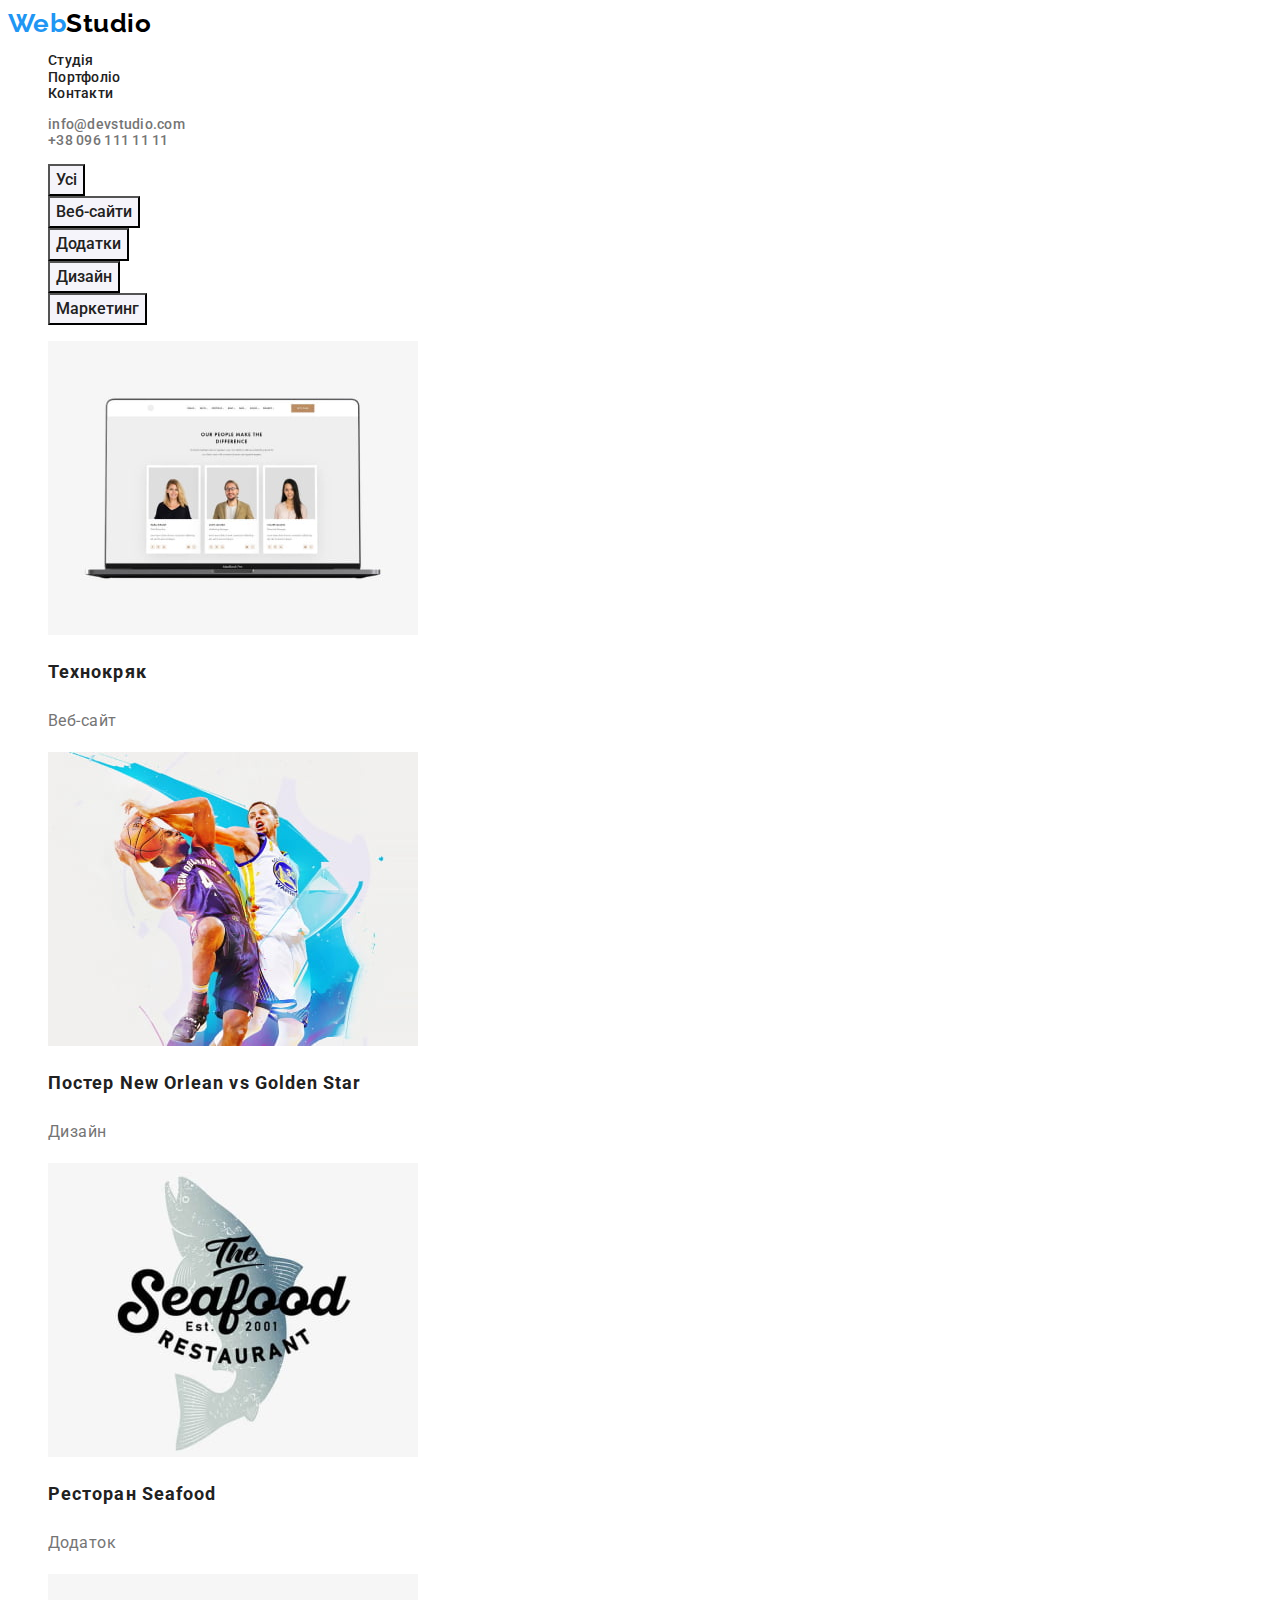
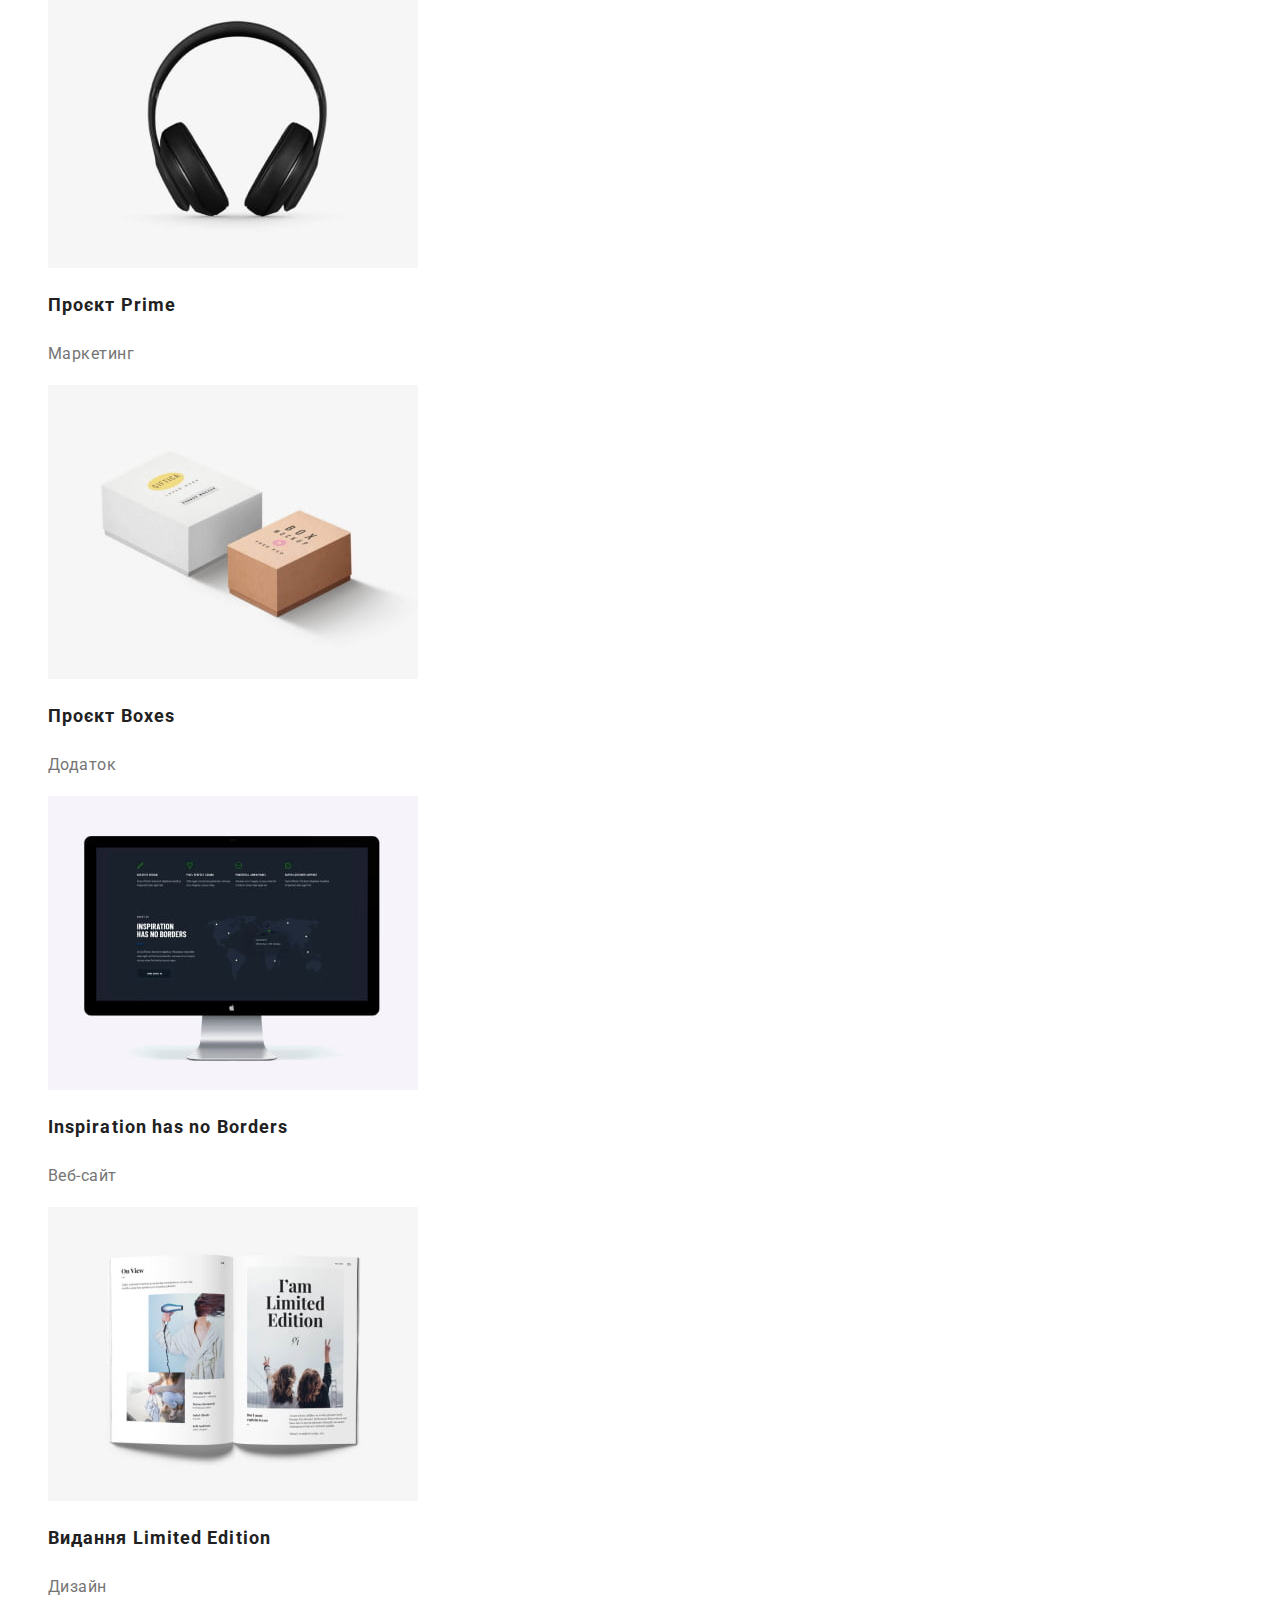
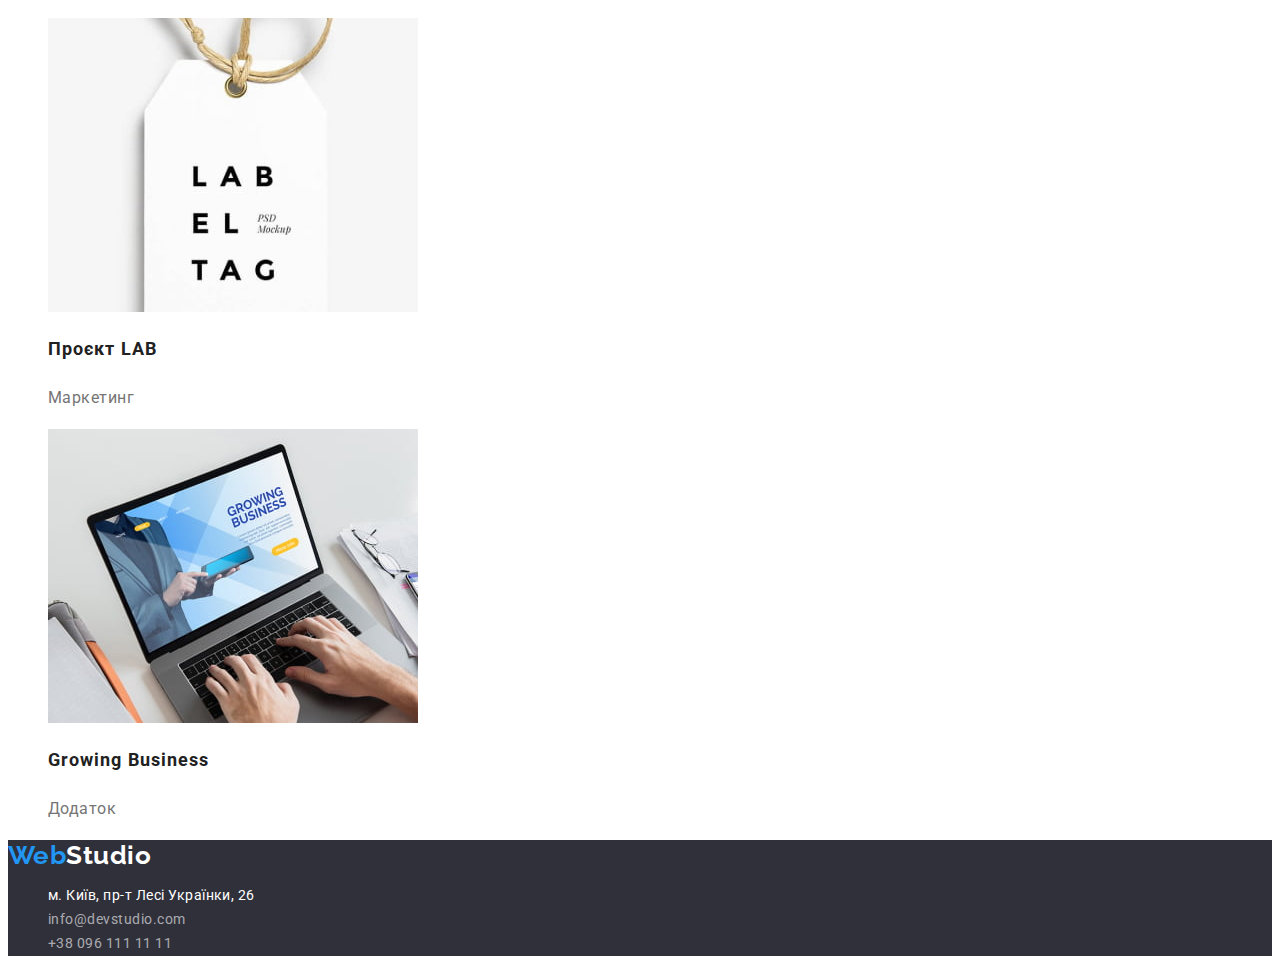
==== portfolio.html @ 8f7b22f4 "create hw3" ====
<!DOCTYPE html>
<html lang="uk">

<head>
    <meta charset="UTF-8">
    <meta http-equiv="X-UA-Compatible" content="IE=edge">
    <meta name="viewport" content="width=device-width, initial-scale=1.0">
    <title>Портфоліо</title>
    <link rel="stylesheet" href="node_modules/modern-normalize/modern-normalize.css">
    <link rel="preconnect" href="https://fonts.googleapis.com">
    <link rel="preconnect" href="https://fonts.gstatic.com" crossorigin>
    <link href="https://fonts.googleapis.com/css2?family=Raleway:wght@700&family=Roboto:wght@400;500;700;900&display=swap"
        rel="stylesheet">
    <link rel="stylesheet" href="./styles.css">
</head>
<body>
    <header class="section-header">
        <div class="container">
            <nav>
                <a href="./index.html" class="logo"><span class="logo-1half">Web</span><span class="logo-2half">Studio</span></a>
                <ul class="nav-list">
                    <li>
                        <a href="./index.html" class="studio-link">Студія</a>
                    </li>
                    <li>
                        <a href="./portfolio.html" class="portfolio-link">Портфоліо</a>
                    </li>
                    <li>
                        <a href="#" class="cotacts-link">Контакти</a>
                    </li>
                </ul>
            </nav>
            <ul class="header-contacts">
                <li>
                    <a href="mailto:info@devstudio.com" class="mail">info@devstudio.com</a>
                </li>
                <li>
                    <a href="tel:+380961111111" class="tel">+38 096 111 11 11</a>
                </li>
            </ul>
        </div>
    </header>
    <main>
<section class="projects">
    <div class="container">
        <h1 class="projects-headline">
            Приклади робіт
        </h1>
        <ul class="button-list">
            <li>
                <button type="button" class="button-list-item">Усі</button>
            </li>
            <li>
                <button type="button" class="button-list-item">Веб-сайти</button>
            </li>
            <li>
                <button type="button" class="button-list-item">Додатки</button>
            </li>
            <li>
                <button type="button" class="button-list-item">Дизайн</button>
            </li>
            <li>
                <button type="button" class="button-list-item">Маркетинг</button>
            </li>
        </ul>
        <ul class="project-list">
            <li>
                <img src="./images/Project1.jpg" alt="скрін веб-сайту на ноутбуці" width="370">
                <h2 class="project-list-title">Технокряк</h2>
                <p class="project-list-group">Веб-сайт</p>
            </li>
            <li>
                <img src="./images/Project2.jpg" alt="баскетболісти з м'ячем" width="370">
                <h2 class="project-list-title">Постер New Orlean vs Golden Star</h2>
                <p class="project-list-group">Дизайн</p>
            </li>
            <li>
                <img src="./images/Project3.jpg" alt="логотип ресторану" width="370">
                <h2 class="project-list-title">Ресторан Seafood</h2>
                <p class="project-list-group">Додаток</p>
            </li>
            <li>
                <img src="./images/Project4.jpg" alt="навушники" width="370">
                <h2 class="project-list-title">Проєкт Prime</h2>
                <p class="project-list-group">Маркетинг</p>
            </li>
            <li>
                <img src="./images/Project5.jpg" alt="коробки" width="370">
                <h2 class="project-list-title">Проєкт Boxes</h2>
                <p class="project-list-group">Додаток</p>
            </li>
            <li>
                <img src="./images/Project6.jpg" alt="скрін веб-сайту на моніторі" width="370">
                <h2 class="project-list-title">Inspiration has no Borders</h2>
                <p class="project-list-group">Веб-сайт</p>
            </li>
            <li>
                <img src="./images/Project7.jpg" alt="відкритий журнал" width="370">
                <h2 class="project-list-title">Видання Limited Edition</h2>
                <p class="project-list-group">Дизайн</p>
            </li>
            <li>
                <img src="./images/Project8.jpg" alt="логотип проєкту" width="370">
                <h2 class="project-list-title">Проєкт LAB</h2>
                <p class="project-list-group">Маркетинг</p>
            </li>
            <li>
                <img src="./images/Project9.jpg" alt="скріе додатку на ноутбуці" width="370">
                <h2 class="project-list-title">Growing Business</h2>
                <p class="project-list-group">Додаток</p>
            </li>
        </ul>
    </div>
    </section>
    </main>
    <footer class="section-footer">
<div class="container">
            <a href="./index.html" class="logo"><span class="logo-1half">Web</span><span class="logo-2half-2">Studio</span></a>
            <address>
                <ul class="footer-contacts">
                    <li>
                        <a href="https://goo.gl/maps/hSNY3nVLKRhSjsEh8" class="address-title">м. Київ, пр-т Лесі Українки, 26</a>
                    </li>
                    <li>
                        <a href="mailto:info@devstudio.com" class="mail">info@devstudio.com</a>
                    </li>
                    <li>
                        <a href="tel:+380961111111" class="tel">+38 096 111 11 11</a>
                    </li>
                </ul>
            </address>
</div>
    </footer>
</body>
</html>
---- styles.css ----
:root {
    --main-color: #fff;
    --accent-color: #2196F3;
    --paragraf-color: #757575;
    --headline-color: #212121;
    --footer-contacts-color: rgba(255, 255, 255, 0.6);
    --section-command-color: #F5F4FA;
    --footer-color: #2F303A;
    --logo2half-color: #000000;
}

body {
    color: var(--headline-color);
    background-color: var(--main-color);
    font-family: 'Roboto', sans-serif;
    letter-spacing: 0.03em;
    
}

.logo {
    text-decoration: none;
    font-family: 'Raleway', sans-serif;
    font-weight: 700;
    font-size: 26px;
    line-height: 1.17;
    }

.logo-1half {
    color: var(--accent-color);
}

.logo-2half {
    color: var(--logo2half-color);
}
.logo-2half-2,
.address-title {
    color: var(--main-color);
}
.nav-list,
.header-contacts,
.footer-contacts,
.features-list,
.working-list,
.command-list,
.button-list,
.project-list {
    list-style-type: none;
}

.nav-list,
.header-contacts {
    font-weight: 500;
    font-size: 14px;
    line-height: 1.17;
    letter-spacing: 0.02em;
}

.header-contacts .mail:hover,
.mail:hover,
.header-contacts .tel:hover,
.tel:hover,
.studio-link:hover,
.portfolio-link:hover,
.cotacts-link:hover,
.address-title:hover {
    color: var(--accent-color);
}

.header-contacts .mail:focus,
.mail:focus,
.header-contacts .tel:focus,
.tel:focus,
.studio-link:focus,
.portfolio-link:focus,
.cotacts-link:focus,
.address-title:focus {
    color: var(--accent-color);
}

.studio-link,
.portfolio-link,
.cotacts-link {
    color: inherit;
}

.header-contacts .tel,
.header-contacts .mail {
    color: var(--paragraf-color);
}

.tel,
.mail {
    color: var(--footer-contacts-color);
}

.tel,
.mail,
.address-title,
.studio-link,
.portfolio-link,
.cotacts-link {
    text-decoration: none;
}

.hero {
    background-color: var(--footer-color);
}

.hero-title {
    color: var(--main-color);
    font-weight: 900;
    font-size: 44px;
    line-height: 1.36;
    text-align: center;
    letter-spacing: 0.06em;
    text-transform: uppercase;
}

.hero-button {
    color: var(--headline-color);
    background: var(--section-command-color);
    cursor: pointer;
    font-weight: 700;
    font-size: 16px;
    line-height: 1.88;
    font-family: inherit;
    letter-spacing: 0.06em;

}

.hero-button:hover,
.hero-button:focus {
    color: var(--main-color);
    background: var(--accent-color);
}

.features-title {
    display: none;
}

.features-heading {
    text-transform: uppercase;
    font-size: 14px;
    line-height: 1.17;
}

.features-text {
    font-size: 14px;
    line-height: 1.7;
    color: var(--paragraf-color);
}

.working-title,
.command-title {
    font-size: 36px;
    line-height: 1.17;
    text-align: center;
    letter-spacing: 0.03em;
}

.command {
    background-color: var(--section-command-color);
}

.command-list-name {
    font-weight: 500;
    font-size: 16px;
    line-height: 1.17;
}

.command-prof {
    font-size: 16px;
    line-height: 1.17;
    color: var(--paragraf-color);
}

.footer-contacts {
    font-size: 14px;
    line-height: 1.7;
    font-style: normal;
}

.section-footer {
    background-color: var(--footer-color);
}

.button-list-item {
    color: var(--headline-color);
    background: var(--section-command-color);
    cursor: pointer;
    font-weight: 500;
    font-size: 16px;
    line-height: 1.63;
    font-family: inherit;
}

.button-list-item:hover,
.button-list-item:focus {
    color: var(--main-color);
    background: var(--accent-color);
}

.projects-headline {
    display: none;
}

.project-list-title {
    font-weight: 700;
    font-size: 18px;
    line-height: 2;
    letter-spacing: 0.06em; 
}

.project-list-group {
    font-size: 16px;
    line-height: 1.88;
    color: var(--paragraf-color);
}
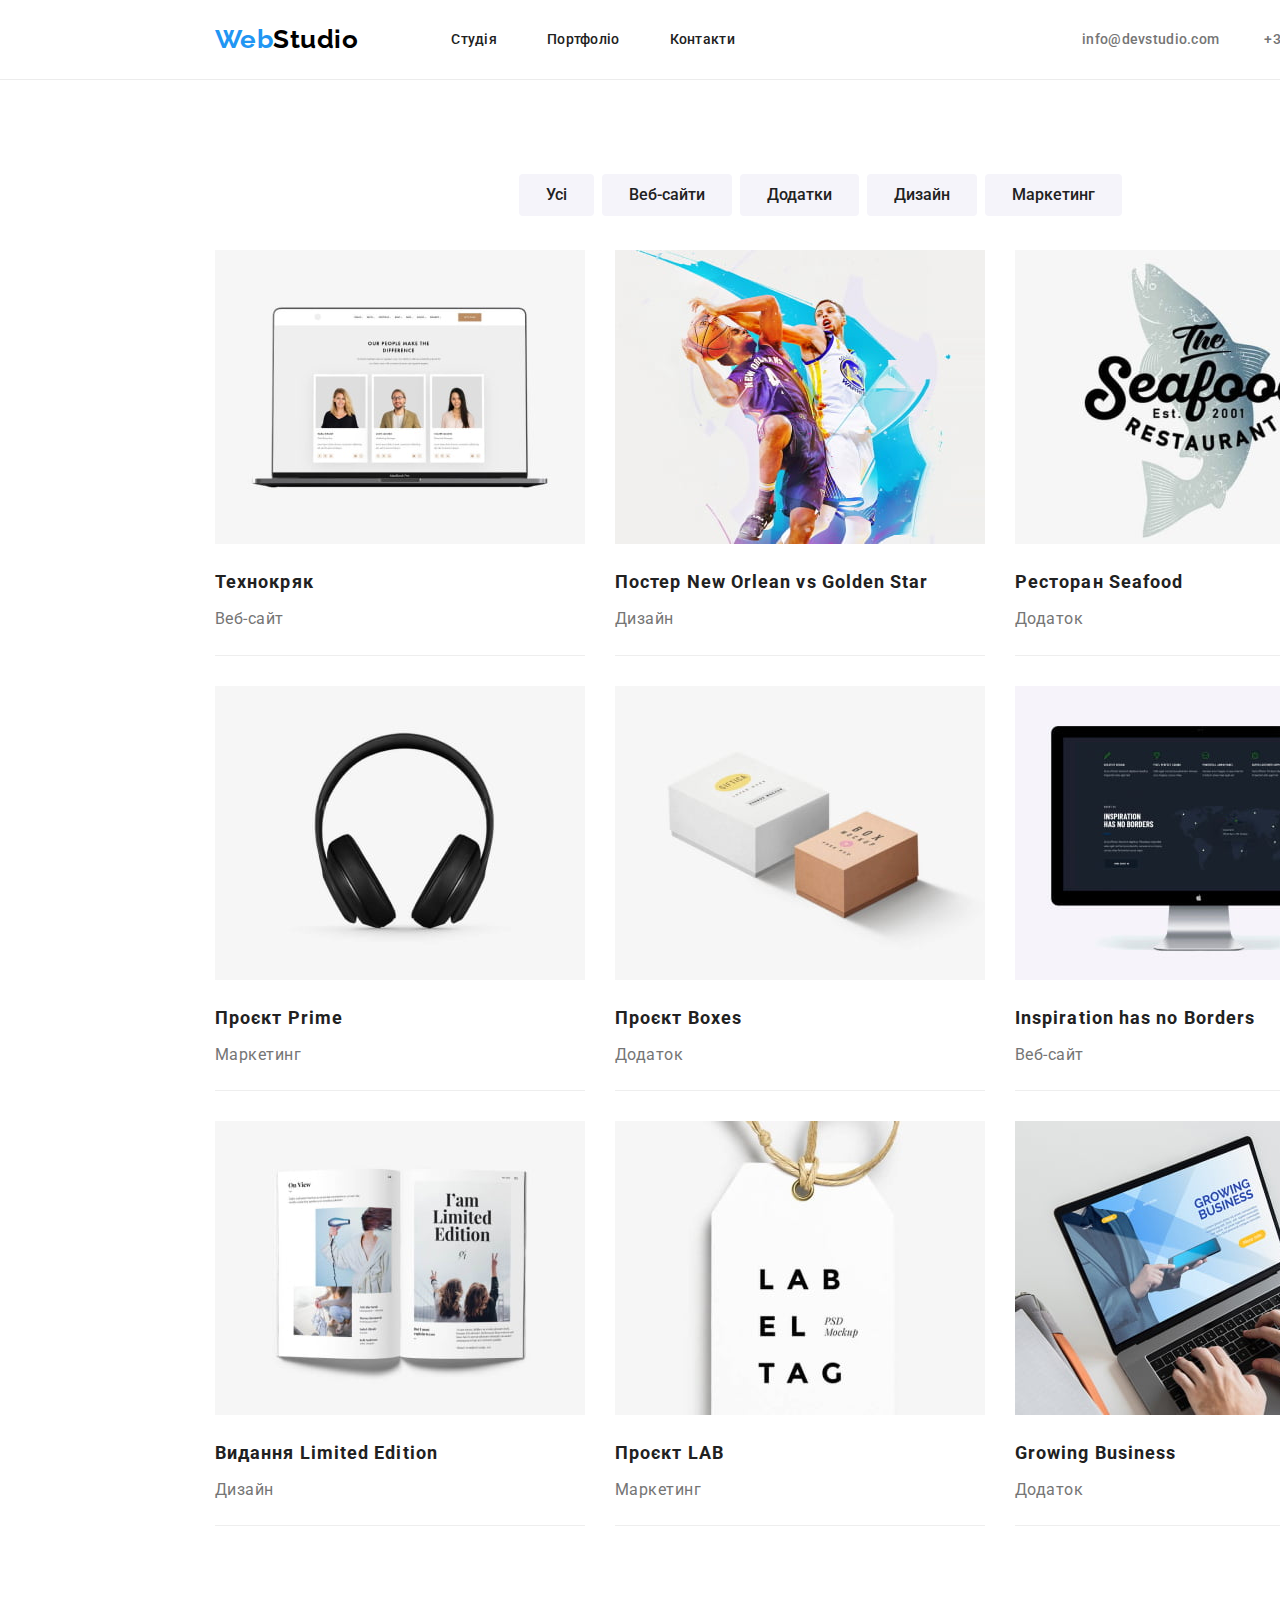
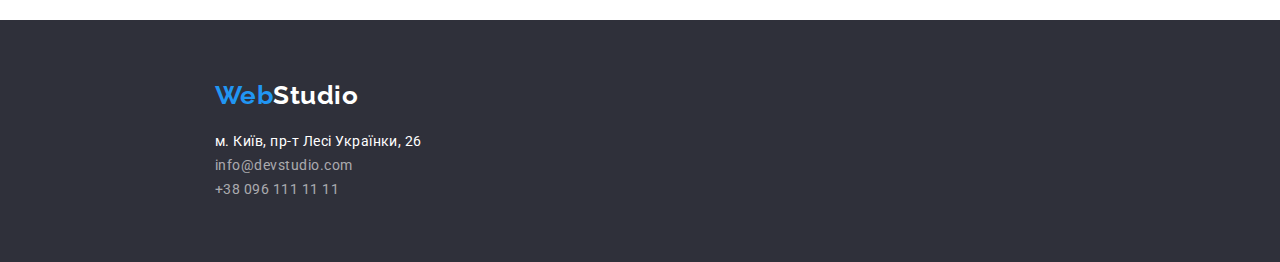
==== commit 7acdd742: "final hw3" ====
--- a/portfolio.html
+++ b/portfolio.html
@@ -16,8 +16,9 @@
 <body>
     <header class="section-header">
         <div class="container">
-            <nav>
-                <a href="./index.html" class="logo"><span class="logo-1half">Web</span><span class="logo-2half">Studio</span></a>
+            <nav class="nav-container">
+                <a href="./index.html" class="logo"><span class="logo-1half">Web</span><span
+                        class="logo-2half">Studio</span></a>
                 <ul class="nav-list">
                     <li>
                         <a href="./index.html" class="studio-link">Студія</a>
@@ -63,49 +64,51 @@
                 <button type="button" class="button-list-item">Маркетинг</button>
             </li>
         </ul>
+    </div>
+    <div class="container">
         <ul class="project-list">
             <li>
-                <img src="./images/Project1.jpg" alt="скрін веб-сайту на ноутбуці" width="370">
+                <img src="./images/Project1.jpg" alt="скрін веб-сайту на ноутбуці" width="370" class="project-list-img">
                 <h2 class="project-list-title">Технокряк</h2>
                 <p class="project-list-group">Веб-сайт</p>
             </li>
             <li>
-                <img src="./images/Project2.jpg" alt="баскетболісти з м'ячем" width="370">
+                <img src="./images/Project2.jpg" alt="баскетболісти з м'ячем" width="370" class="project-list-img">
                 <h2 class="project-list-title">Постер New Orlean vs Golden Star</h2>
                 <p class="project-list-group">Дизайн</p>
             </li>
             <li>
-                <img src="./images/Project3.jpg" alt="логотип ресторану" width="370">
+                <img src="./images/Project3.jpg" alt="логотип ресторану" width="370" class="project-list-img">
                 <h2 class="project-list-title">Ресторан Seafood</h2>
                 <p class="project-list-group">Додаток</p>
             </li>
             <li>
-                <img src="./images/Project4.jpg" alt="навушники" width="370">
+                <img src="./images/Project4.jpg" alt="навушники" width="370" class="project-list-img">
                 <h2 class="project-list-title">Проєкт Prime</h2>
                 <p class="project-list-group">Маркетинг</p>
             </li>
             <li>
-                <img src="./images/Project5.jpg" alt="коробки" width="370">
+                <img src="./images/Project5.jpg" alt="коробки" width="370" class="project-list-img">
                 <h2 class="project-list-title">Проєкт Boxes</h2>
                 <p class="project-list-group">Додаток</p>
             </li>
             <li>
-                <img src="./images/Project6.jpg" alt="скрін веб-сайту на моніторі" width="370">
+                <img src="./images/Project6.jpg" alt="скрін веб-сайту на моніторі" width="370" class="project-list-img">
                 <h2 class="project-list-title">Inspiration has no Borders</h2>
                 <p class="project-list-group">Веб-сайт</p>
             </li>
             <li>
-                <img src="./images/Project7.jpg" alt="відкритий журнал" width="370">
+                <img src="./images/Project7.jpg" alt="відкритий журнал" width="370" class="project-list-img">
                 <h2 class="project-list-title">Видання Limited Edition</h2>
                 <p class="project-list-group">Дизайн</p>
             </li>
             <li>
-                <img src="./images/Project8.jpg" alt="логотип проєкту" width="370">
+                <img src="./images/Project8.jpg" alt="логотип проєкту" width="370" class="project-list-img">
                 <h2 class="project-list-title">Проєкт LAB</h2>
                 <p class="project-list-group">Маркетинг</p>
             </li>
             <li>
-                <img src="./images/Project9.jpg" alt="скріе додатку на ноутбуці" width="370">
+                <img src="./images/Project9.jpg" alt="скріе додатку на ноутбуці" width="370" class="project-list-img">
                 <h2 class="project-list-title">Growing Business</h2>
                 <p class="project-list-group">Додаток</p>
             </li>
@@ -114,12 +117,14 @@
     </section>
     </main>
     <footer class="section-footer">
-<div class="container">
-            <a href="./index.html" class="logo"><span class="logo-1half">Web</span><span class="logo-2half-2">Studio</span></a>
+        <div class="footer-container">
+            <a href="./index.html" class="logo"><span class="logo-1half">Web</span><span
+                    class="logo-2half-2">Studio</span></a>
             <address>
                 <ul class="footer-contacts">
                     <li>
-                        <a href="https://goo.gl/maps/hSNY3nVLKRhSjsEh8" class="address-title">м. Київ, пр-т Лесі Українки, 26</a>
+                        <a href="https://goo.gl/maps/hSNY3nVLKRhSjsEh8" class="address-title">м. Київ, пр-т Лесі Українки,
+                            26</a>
                     </li>
                     <li>
                         <a href="mailto:info@devstudio.com" class="mail">info@devstudio.com</a>
@@ -129,7 +134,7 @@
                     </li>
                 </ul>
             </address>
-</div>
+        </div>
     </footer>
 </body>
 </html>--- a/styles.css
+++ b/styles.css
@@ -7,6 +7,8 @@
     --section-command-color: #F5F4FA;
     --footer-color: #2F303A;
     --logo2half-color: #000000;
+    --portfolio-border-color: #EEEEEE;
+    --header-border-color: #ECECEC;
 }
 
 body {
@@ -14,6 +16,8 @@
     background-color: var(--main-color);
     font-family: 'Roboto', sans-serif;
     letter-spacing: 0.03em;
+    margin: auto;
+    width: 1600px;
     
 }
 
@@ -180,10 +184,6 @@
     font-style: normal;
 }
 
-.section-footer {
-    background-color: var(--footer-color);
-}
-
 .button-list-item {
     color: var(--headline-color);
     background: var(--section-command-color);
@@ -216,3 +216,205 @@
     line-height: 1.88;
     color: var(--paragraf-color);
 }
+/* Домашшнє завдання 3*/
+
+.container {
+    display: flex;
+    padding: 0 15px;
+    max-width: 1170px;
+    margin-left: auto;
+    margin-right: auto;
+    align-content: center;
+}
+/*Header*/
+.section-header {
+    border-bottom: 1px solid var(--header-border-color);
+    padding-top: 24px;
+    padding-bottom: 25px;
+}
+.nav-container {
+    display: flex;
+    align-items: center;
+}
+
+.header-contacts {
+    display: flex;
+    margin: 0 0 0 auto;
+    padding-left: 0;
+    gap: 45px;
+    align-items: center;
+}
+.nav-list {
+    display: flex;
+    margin: 0 0 0 93px;
+    padding-left: 0;
+    gap: 50px;
+}
+.logo {
+    display: block;
+    padding-bottom: 0;
+    align-content: center;
+    padding: 0;
+    
+}
+.tel {
+    white-space: nowrap;
+}
+
+   /* Hero */
+.hero {
+    max-width: 1600px;
+    align-content: center;
+    padding-bottom: 210px;
+    margin: 0 auto;
+    }
+.hero-title {
+    width: 700px;
+    margin-left: auto;
+    margin-right: auto;
+    padding-top: 200px;
+    padding-bottom: 30px;
+    margin-top: 0;
+}
+.hero-button {
+    display: block;
+    margin-left: auto;
+    margin-right: auto;
+    padding: 10px 32px;
+    border-radius: 4px;
+}
+   /* Features*/
+    .features {
+        padding-top: 94px;
+    }
+    .features-list {
+        display: flex;
+        margin: 0;
+        padding-left: 0;
+        gap: 30px;
+    }
+    .features-list li {
+        max-width: calc((100%-30px*3)/4)
+    }
+    .features-heading {
+        margin: 0 0 10px 0;
+    }
+    .features-text {
+        margin: 0;
+    }
+
+    /*Working*/
+    .working-title {
+        margin: 0 0 50px 0;
+    }
+    
+    .working {
+        width: 1170px;
+        padding: 94px 15px;
+        margin-left: auto;
+        margin-right: auto;
+        align-content: center;
+    }
+    
+    .working-list {
+        display: flex;
+        box-sizing: border-box;
+        justify-content: center;
+        padding: 0;
+        margin: 0;
+        gap: 30px;
+    }
+
+    /*Command*/
+    .command-list {
+        padding: 0;
+        margin: 0;
+        display: flex;
+        gap: 30px;
+        justify-content: center;
+    }
+    .command-title {
+        padding-top: 94px;
+        padding-bottom: 50px;
+        margin: 0;
+    }
+    .command-item {
+        text-align: center;
+        background-color: var(--main-color);
+    }
+    .command {
+        padding-bottom: 94px;
+    }
+    .command-item img {
+        display: block;
+        margin: 0 0 30px 0;
+    }
+    .command-list-name {
+        margin: 0 0 10px 0;
+    }   
+    .command-prof {
+        margin: 0 0 30px 0;
+    }
+    
+    /*footer*/
+        .section-footer {
+        background-color: var(--footer-color);
+        width: 1600px;
+        margin: auto;
+     }
+    .footer-container {
+        width: 1170px;
+        margin: auto;
+        padding: 60px 15px;
+    }
+
+    .footer-contacts {
+        padding: 0;
+        margin: 0;
+    }
+    .footer-container .logo {
+        margin-bottom: 20px;
+    }
+
+    /*Portfolio*/
+    .projects {
+        padding-top: 94px;
+        padding-bottom: 94px;
+    }
+    .button-list {
+        display: flex;
+        margin: 0 auto;
+        gap: 8px;
+        padding-bottom: 34px;
+    }
+    .button-list-item {
+        padding: 6px 22px;
+        border-radius: 4px;
+        border-color: transparent;
+    }   
+    .button-list-item:first-of-type {
+        padding: 6px 25px;
+    }
+    
+    .project-list {
+        display: flex;
+        flex-wrap: wrap;
+        padding: 0;
+        margin: 0;
+        gap: 30px;
+    }   
+    .project-list-img {
+        display: block;
+        margin-bottom: 20px;
+    }
+    .project-list-title {
+        margin: 0;
+        margin-bottom: 4px;
+    }
+    .project-list-group {
+        margin: 0;
+    }
+    .project-list li {
+        padding-bottom: 20px;
+        border-bottom: 1px solid var(--portfolio-border-color);
+    }
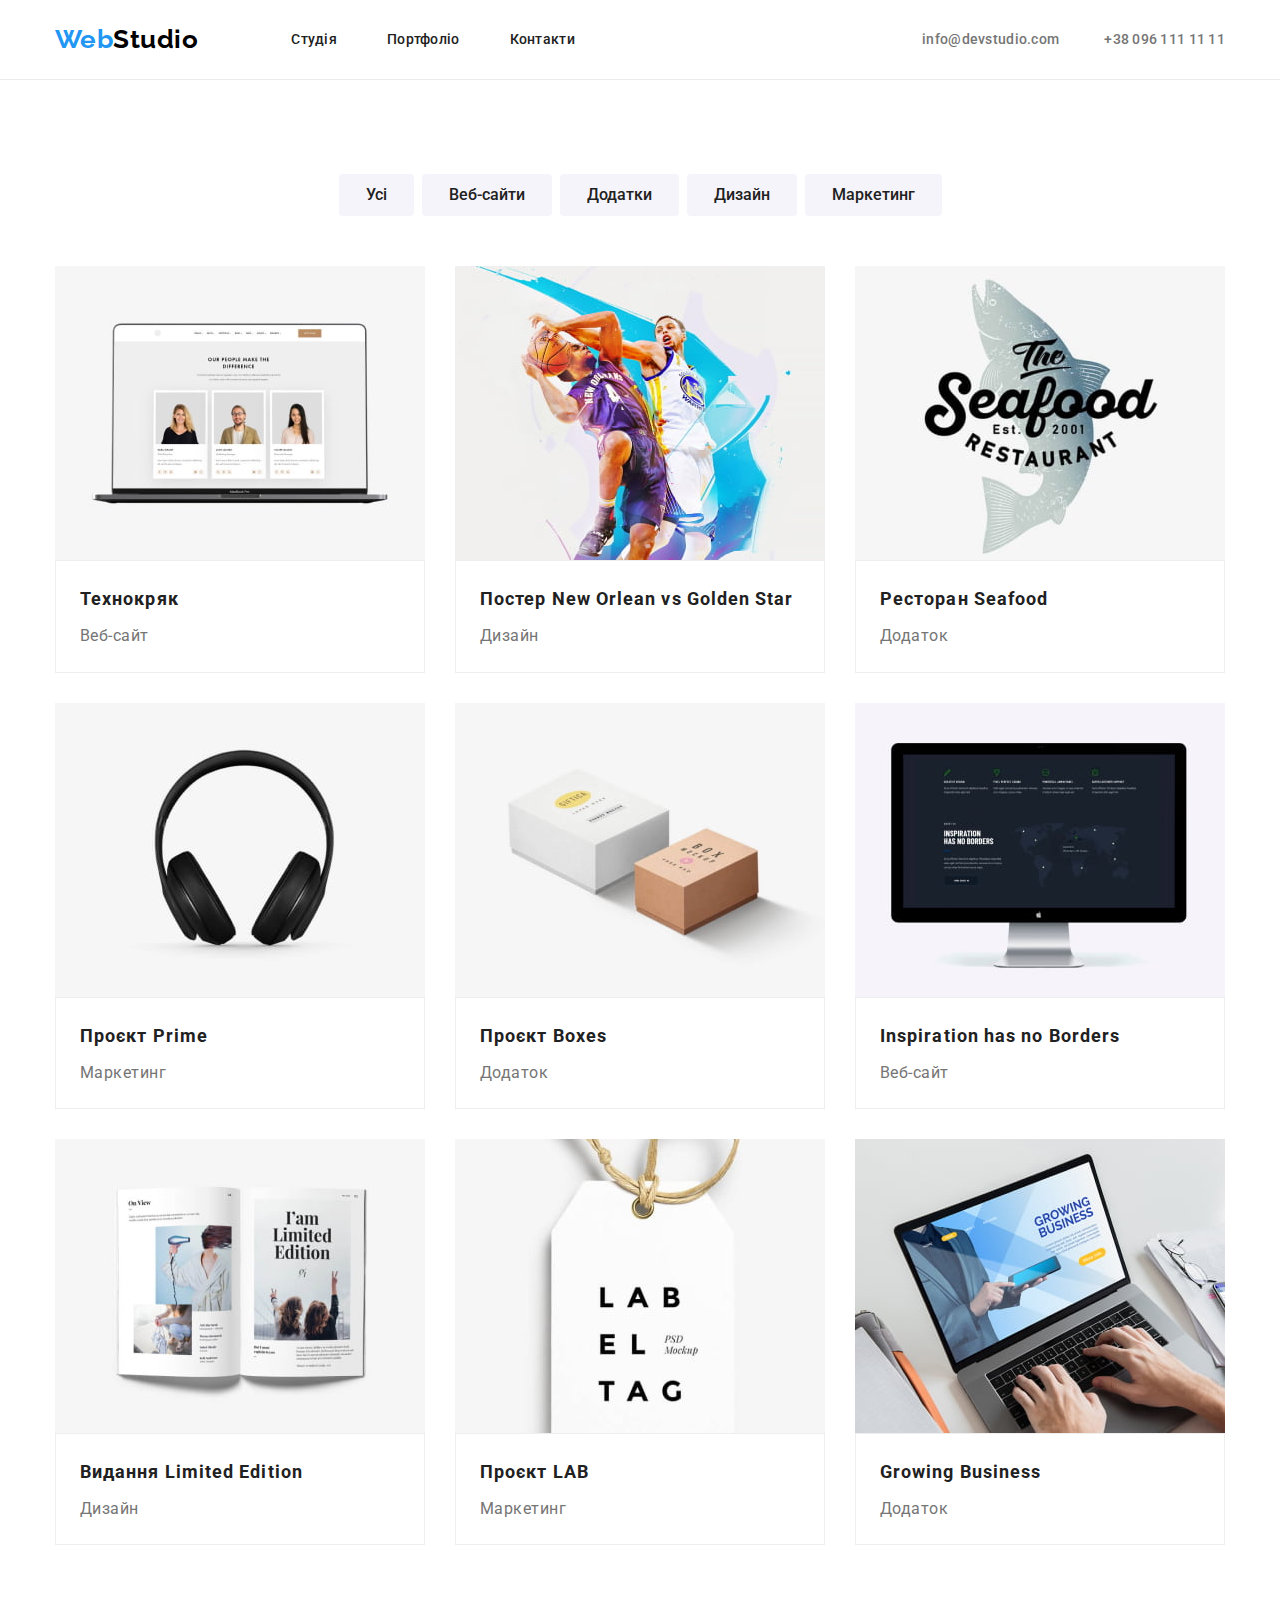
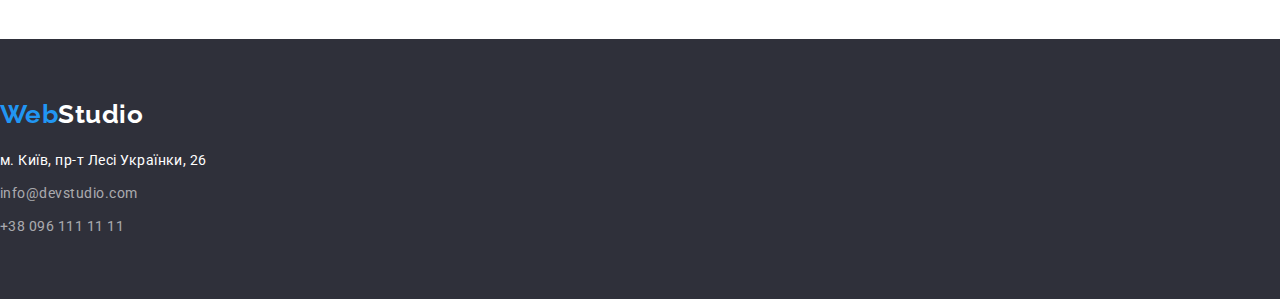
==== commit 6f49411e: "fix hw3" ====
--- a/portfolio.html
+++ b/portfolio.html
@@ -6,7 +6,7 @@
     <meta http-equiv="X-UA-Compatible" content="IE=edge">
     <meta name="viewport" content="width=device-width, initial-scale=1.0">
     <title>Портфоліо</title>
-    <link rel="stylesheet" href="node_modules/modern-normalize/modern-normalize.css">
+    <link rel="stylesheet" href="https://cdnjs.cloudflare.com/ajax/libs/modern-normalize/1.1.0/modern-normalize.min.css">
     <link rel="preconnect" href="https://fonts.googleapis.com">
     <link rel="preconnect" href="https://fonts.gstatic.com" crossorigin>
     <link href="https://fonts.googleapis.com/css2?family=Raleway:wght@700&family=Roboto:wght@400;500;700;900&display=swap"
@@ -69,48 +69,66 @@
         <ul class="project-list">
             <li>
                 <img src="./images/Project1.jpg" alt="скрін веб-сайту на ноутбуці" width="370" class="project-list-img">
-                <h2 class="project-list-title">Технокряк</h2>
-                <p class="project-list-group">Веб-сайт</p>
+                <div class="project-description">
+                    <h2 class="project-list-title">Технокряк</h2>
+                    <p class="project-list-group">Веб-сайт</p>
+                </div>
             </li>
             <li>
                 <img src="./images/Project2.jpg" alt="баскетболісти з м'ячем" width="370" class="project-list-img">
-                <h2 class="project-list-title">Постер New Orlean vs Golden Star</h2>
-                <p class="project-list-group">Дизайн</p>
+                <div class="project-description">
+                    <h2 class="project-list-title">Постер New Orlean vs Golden Star</h2>
+                    <p class="project-list-group">Дизайн</p>
+                </div>
             </li>
             <li>
                 <img src="./images/Project3.jpg" alt="логотип ресторану" width="370" class="project-list-img">
-                <h2 class="project-list-title">Ресторан Seafood</h2>
-                <p class="project-list-group">Додаток</p>
+                <div class="project-description">
+                    <h2 class="project-list-title">Ресторан Seafood</h2>
+                    <p class="project-list-group">Додаток</p>
+                </div>
             </li>
             <li>
                 <img src="./images/Project4.jpg" alt="навушники" width="370" class="project-list-img">
-                <h2 class="project-list-title">Проєкт Prime</h2>
-                <p class="project-list-group">Маркетинг</p>
+                <div class="project-description">
+                    <h2 class="project-list-title">Проєкт Prime</h2>
+                    <p class="project-list-group">Маркетинг</p>
+                </div>
             </li>
             <li>
                 <img src="./images/Project5.jpg" alt="коробки" width="370" class="project-list-img">
-                <h2 class="project-list-title">Проєкт Boxes</h2>
-                <p class="project-list-group">Додаток</p>
+                <div class="project-description">
+                    <h2 class="project-list-title">Проєкт Boxes</h2>
+                    <p class="project-list-group">Додаток</p>
+                </div>
             </li>
             <li>
                 <img src="./images/Project6.jpg" alt="скрін веб-сайту на моніторі" width="370" class="project-list-img">
-                <h2 class="project-list-title">Inspiration has no Borders</h2>
-                <p class="project-list-group">Веб-сайт</p>
+                <div class="project-description">
+                    <h2 class="project-list-title">Inspiration has no Borders</h2>
+                    <p class="project-list-group">Веб-сайт</p>
+                </div>
             </li>
             <li>
                 <img src="./images/Project7.jpg" alt="відкритий журнал" width="370" class="project-list-img">
-                <h2 class="project-list-title">Видання Limited Edition</h2>
-                <p class="project-list-group">Дизайн</p>
+                <div class="project-description">
+                    <h2 class="project-list-title">Видання Limited Edition</h2>
+                    <p class="project-list-group">Дизайн</p>
+                </div>
             </li>
             <li>
                 <img src="./images/Project8.jpg" alt="логотип проєкту" width="370" class="project-list-img">
-                <h2 class="project-list-title">Проєкт LAB</h2>
-                <p class="project-list-group">Маркетинг</p>
+                <div class="project-description">
+                    <h2 class="project-list-title">Проєкт LAB</h2>
+                    <p class="project-list-group">Маркетинг</p>
+                </div>
             </li>
             <li>
                 <img src="./images/Project9.jpg" alt="скріе додатку на ноутбуці" width="370" class="project-list-img">
-                <h2 class="project-list-title">Growing Business</h2>
-                <p class="project-list-group">Додаток</p>
+                <div class="project-description">
+                    <h2 class="project-list-title">Growing Business</h2>
+                    <p class="project-list-group">Додаток</p>
+                </div>
             </li>
         </ul>
     </div>
--- a/styles.css
+++ b/styles.css
@@ -17,8 +17,6 @@
     font-family: 'Roboto', sans-serif;
     letter-spacing: 0.03em;
     margin: auto;
-    width: 1600px;
-    
 }
 
 .logo {
@@ -121,14 +119,15 @@
 }
 
 .hero-button {
-    color: var(--headline-color);
-    background: var(--section-command-color);
+    color: var(--main-color);
+    background: var(--accent-color);
     cursor: pointer;
     font-weight: 700;
     font-size: 16px;
     line-height: 1.88;
     font-family: inherit;
     letter-spacing: 0.06em;
+    border-color: transparent;
 
 }
 
@@ -221,7 +220,7 @@
 .container {
     display: flex;
     padding: 0 15px;
-    max-width: 1170px;
+    width: 1200px;
     margin-left: auto;
     margin-right: auto;
     align-content: center;
@@ -263,18 +262,14 @@
 
    /* Hero */
 .hero {
-    max-width: 1600px;
     align-content: center;
+    padding-top: 200px;
     padding-bottom: 210px;
     margin: 0 auto;
     }
 .hero-title {
     width: 700px;
-    margin-left: auto;
-    margin-right: auto;
-    padding-top: 200px;
-    padding-bottom: 30px;
-    margin-top: 0;
+    margin: 0 auto 30px auto;
 }
 .hero-button {
     display: block;
@@ -294,7 +289,7 @@
         gap: 30px;
     }
     .features-list li {
-        max-width: calc((100%-30px*3)/4)
+        width: calc((100%-30px*3)/4)
     }
     .features-heading {
         margin: 0 0 10px 0;
@@ -309,7 +304,6 @@
     }
     
     .working {
-        width: 1170px;
         padding: 94px 15px;
         margin-left: auto;
         margin-right: auto;
@@ -326,6 +320,9 @@
     }
 
     /*Command*/
+    .command .container {
+        flex-direction: column;
+    }
     .command-list {
         padding: 0;
         margin: 0;
@@ -334,48 +331,50 @@
         justify-content: center;
     }
     .command-title {
-        padding-top: 94px;
-        padding-bottom: 50px;
-        margin: 0;
+        margin: 0 0 50px 0;
     }
     .command-item {
         text-align: center;
         background-color: var(--main-color);
     }
     .command {
-        padding-bottom: 94px;
+        padding: 94px 0;
     }
     .command-item img {
         display: block;
-        margin: 0 0 30px 0;
     }
     .command-list-name {
         margin: 0 0 10px 0;
     }   
     .command-prof {
-        margin: 0 0 30px 0;
+        margin: 0;
+    }
+    .command-description {
+        padding: 30px 0; 
     }
     
     /*footer*/
         .section-footer {
         background-color: var(--footer-color);
-        width: 1600px;
         margin: auto;
+        padding: 60px 0;
      }
-    .footer-container {
-        width: 1170px;
-        margin: auto;
-        padding: 60px 15px;
-    }
+     .section-footer .container {
+        flex-direction: column;
+     }
+
 
     .footer-contacts {
         padding: 0;
         margin: 0;
     }
-    .footer-container .logo {
+       .footer-contacts li:not(:last-child) {
+        margin-bottom: 9px;
+    }
+    .section-footer .logo {
         margin-bottom: 20px;
     }
-
+        
     /*Portfolio*/
     .projects {
         padding-top: 94px;
@@ -383,9 +382,9 @@
     }
     .button-list {
         display: flex;
-        margin: 0 auto;
+        margin: 0 auto 50px auto;
         gap: 8px;
-        padding-bottom: 34px;
+        padding-left: 0;
     }
     .button-list-item {
         padding: 6px 22px;
@@ -405,7 +404,6 @@
     }   
     .project-list-img {
         display: block;
-        margin-bottom: 20px;
     }
     .project-list-title {
         margin: 0;
@@ -414,7 +412,7 @@
     .project-list-group {
         margin: 0;
     }
-    .project-list li {
-        padding-bottom: 20px;
-        border-bottom: 1px solid var(--portfolio-border-color);
-    }
+    .project-description {
+        padding: 20px 24px;
+        border: 1px solid var(--portfolio-border-color);
+    }
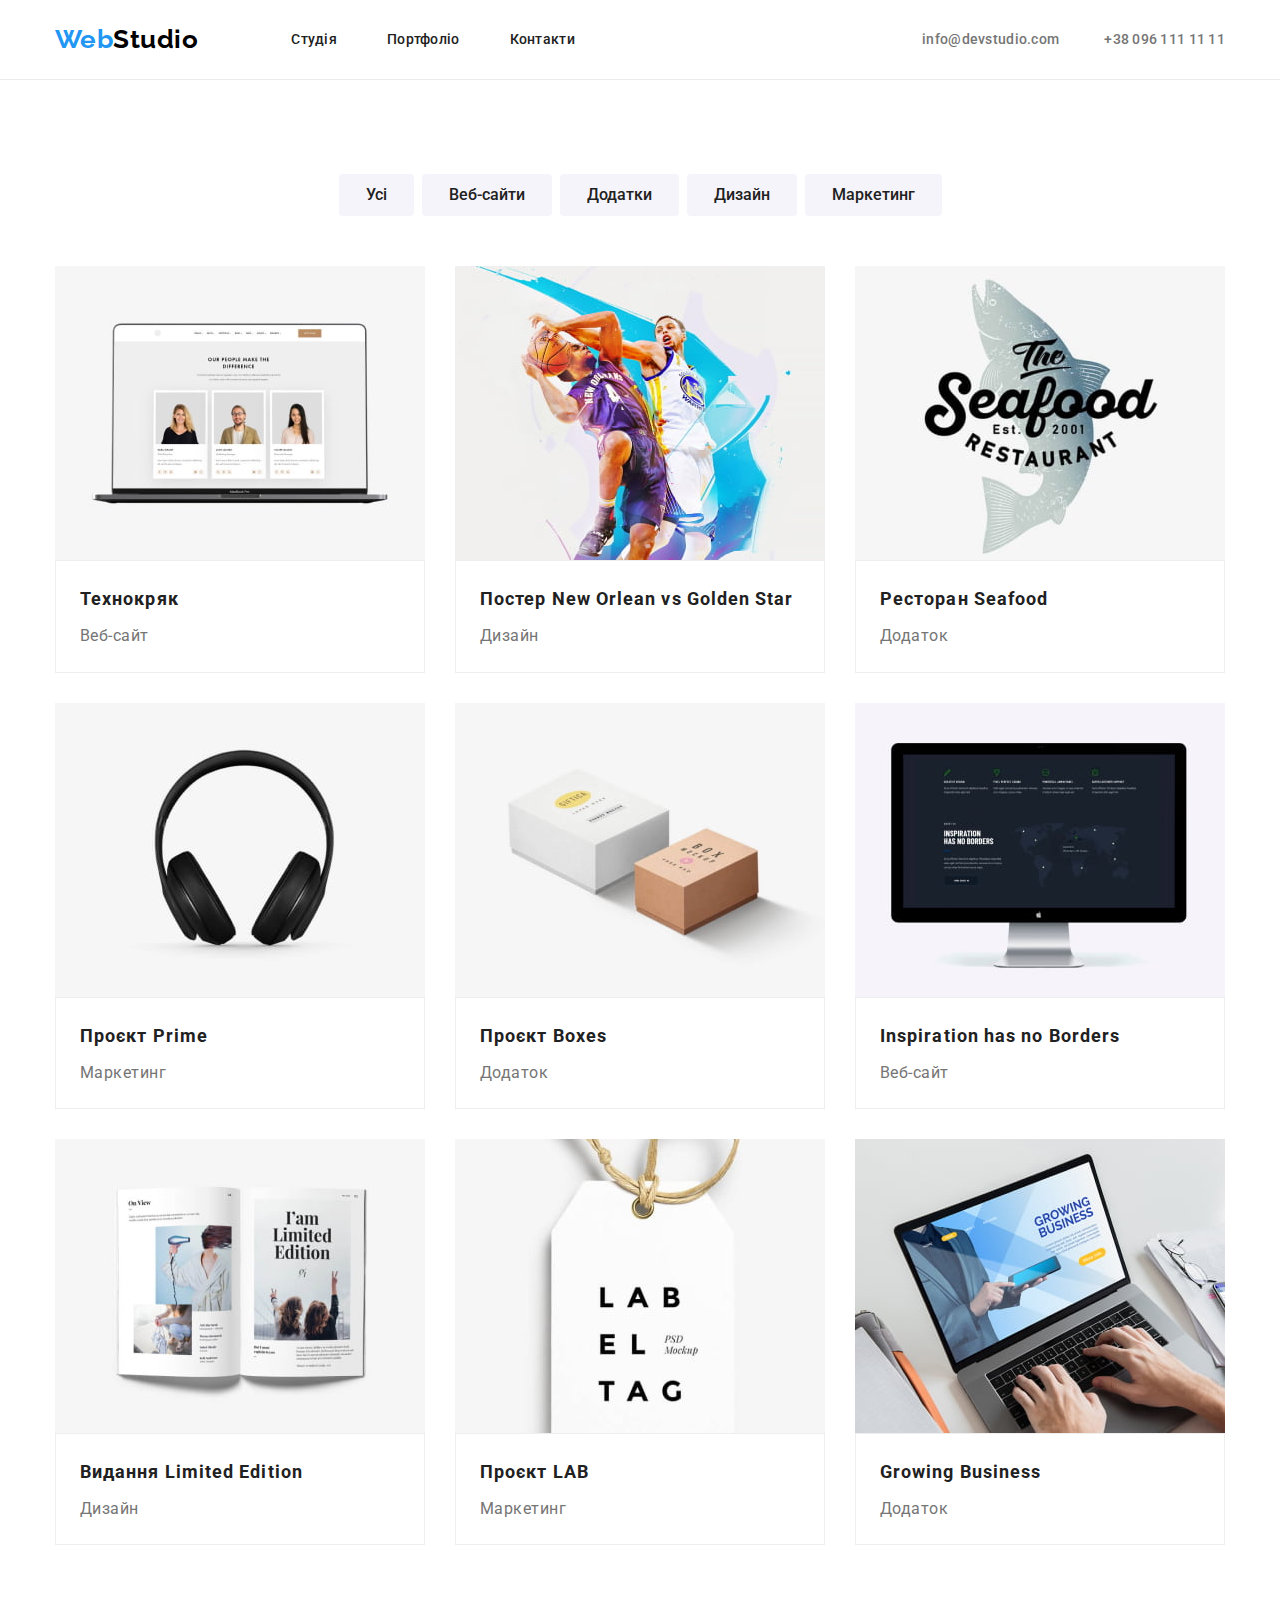
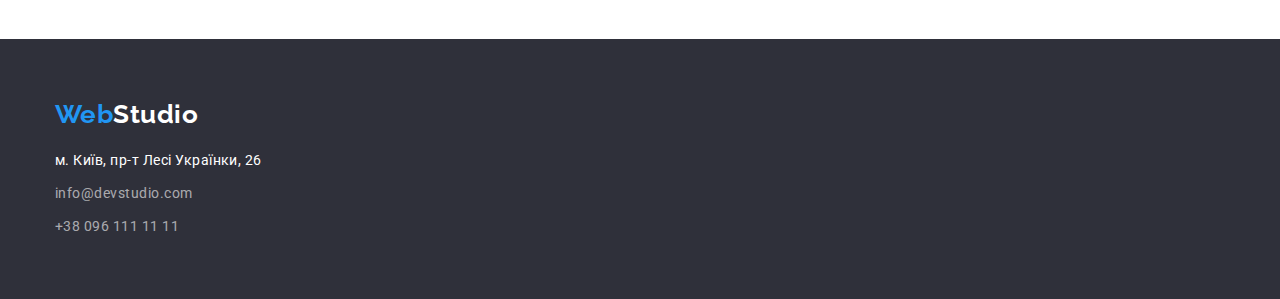
==== commit 2db1fe69: "fix footer" ====
--- a/portfolio.html
+++ b/portfolio.html
@@ -135,7 +135,7 @@
     </section>
     </main>
     <footer class="section-footer">
-        <div class="footer-container">
+        <div class="container">
             <a href="./index.html" class="logo"><span class="logo-1half">Web</span><span
                     class="logo-2half-2">Studio</span></a>
             <address>
